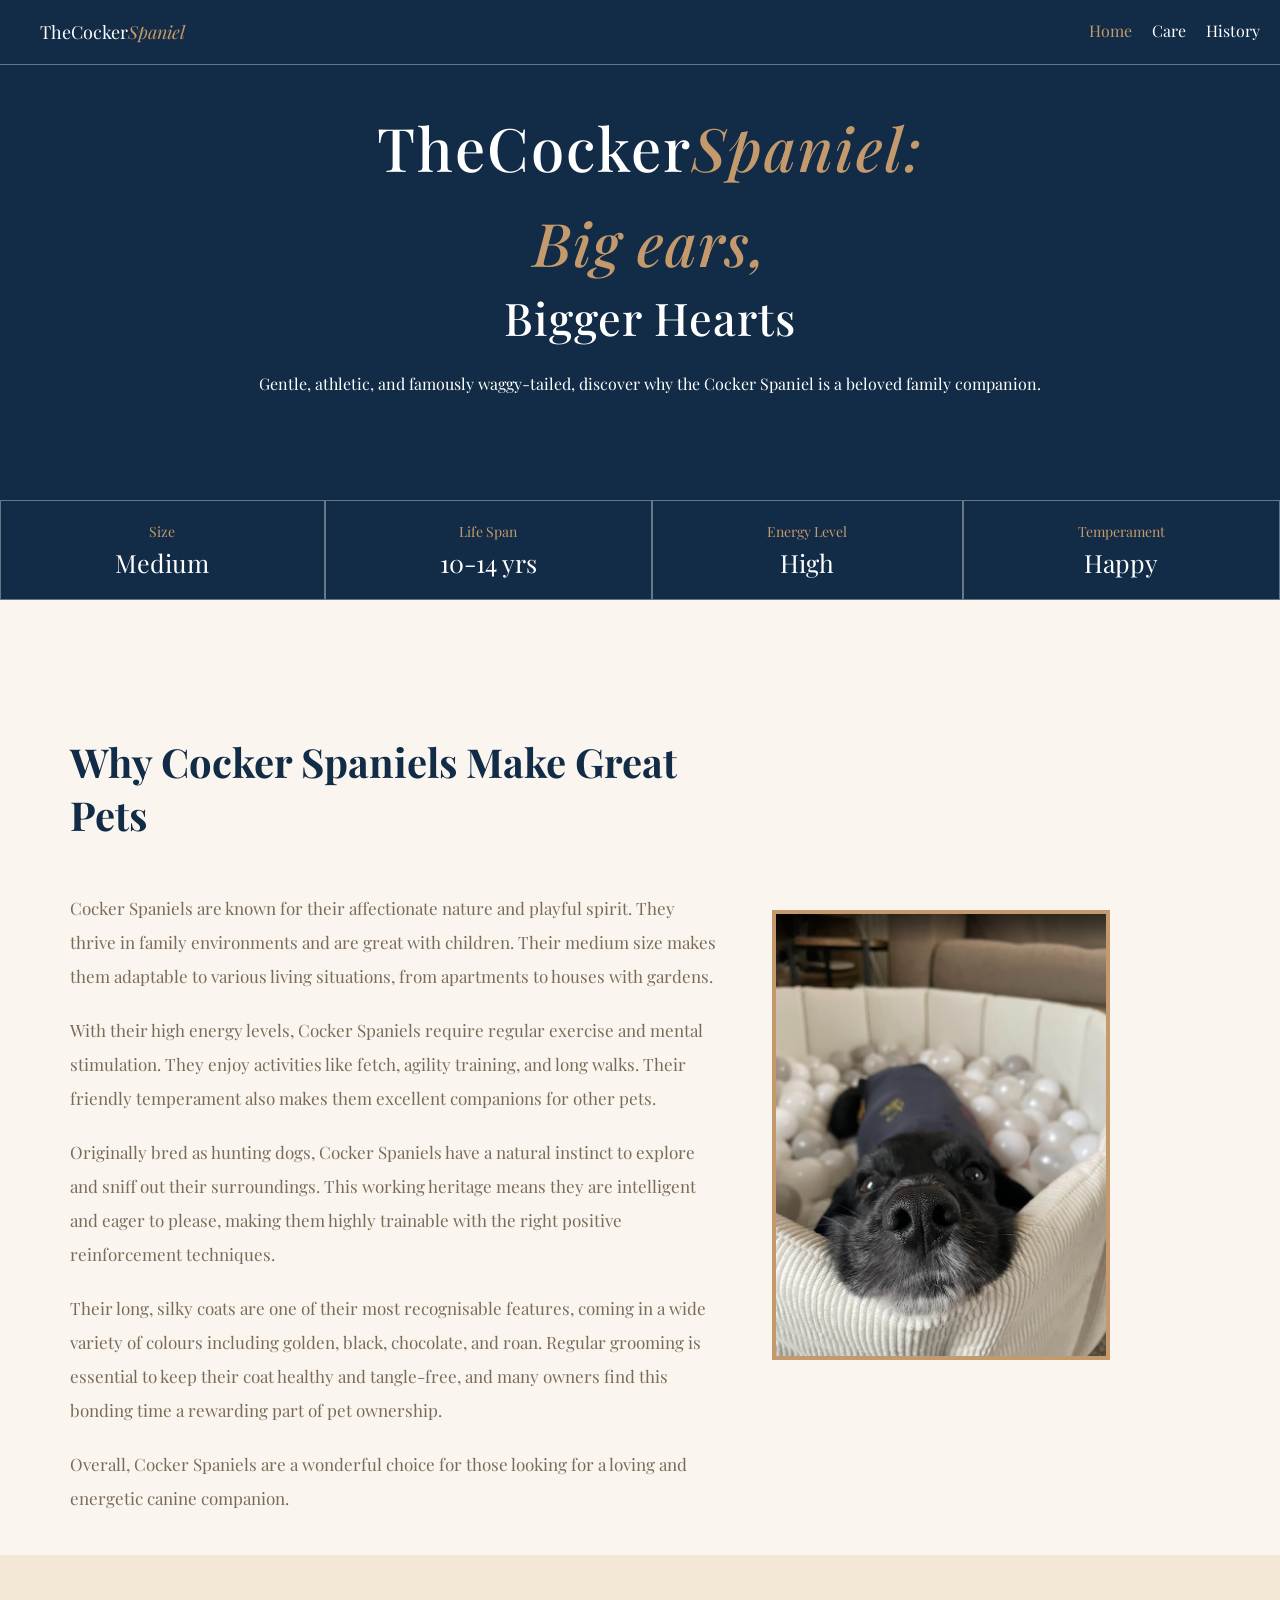
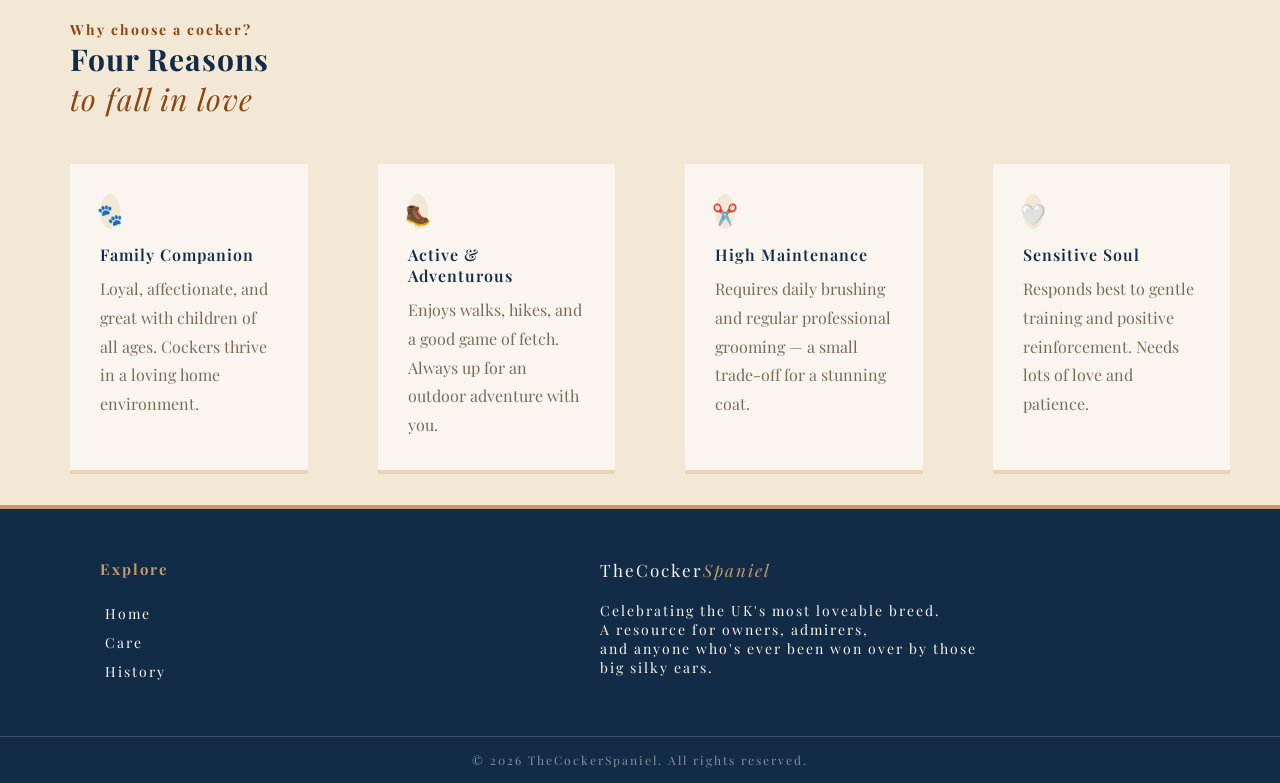
==== index.html @ 23aef334 "fixed spelling error on index.html, added alt to exercise image" ====
<!DOCTYPE html>
<html lang="en-US">

<head>
    <meta name="viewport" content="width=device-width, initial-scale=1.0">
    <meta charset="UTF-8">
    <meta name="description" content="Big ears, bigger hearts — everything you ever wanted to know about the Cocker Spaniel.">
    <meta name="keywords" content="Cocker Spaniel, dog breed, spaniel care, spaniel history, dog grooming, family dog">
    <meta name="author" content="Hybrid965">
    <link rel="stylesheet" href="assets/css/styles.css">
    <link
        href="https://fonts.googleapis.com/css2?family=Playfair+Display:ital,wght@0,400;0,700;0,900;1,400&family=Lato:wght@300;400;700&display=swap"
        rel="stylesheet">
    <link rel="icon" type="image/png" href="assets/favicon/dog.png"> <!-- Credit - https://www.flaticon.com/authors/maxim-kulikov -->
    <title>The Cocker Spaniel</title>
</head>

<body>
    <!-- Nav Bar -->
    <header>
        <nav id="nav-bar" aria-label="Main navigation">
            <ul class="nav-links">
                <li id="logo"><a href="index.html">TheCocker<span>Spaniel</span></a></li>
                <li><a href="index.html" class="nav-current nav-hover">Home</a></li>
                <li><a href="care.html" class="nav-hover">Care</a></li>
                <li><a href="history.html" class="nav-hover">History</a></li>
            </ul>
        </nav>
    </header>
    <!-- Hero Section -->
    <main>
        <section class="hero" id="hero" aria-label="Hero banner">
            <header>
                <h1>TheCocker<span>Spaniel:</span></h1>
                <h2><span>Big ears,</span></h2>
                <h2>Bigger Hearts</h2>
            </header>
            <br>
            <p>Gentle, athletic, and famously waggy-tailed, discover why the Cocker Spaniel is a beloved family
                companion.</p>
        </section>

        <!-- Mini hero boxes -->
        <section id="mini-hero" aria-label="Quick facts about Cocker Spaniels">
            <div class="mini-boxes">
                <h2 class="box-title">Size</h2>
                <p class="box-content">Medium</p>
            </div>
            <div class="mini-boxes">
                <h2 class="box-title">Life Span</h2>
                <p class="box-content">10-14 yrs</p>
            </div>
            <div class="mini-boxes">
                <h2 class="box-title">Energy Level</h2>
                <p class="box-content">High</p>
            </div>
            <div class="mini-boxes">
                <h2 class="box-title">Temperament</h2>
                <p class="box-content">Happy</p>
            </div>
        </section>

        <!-- Article Section -->
        <article id="spaniel-article" aria-label="Article about Cocker Spaniels">
            <div id="spaniel-article-container">
                <div>
                    <header>
                        <h3>Why Cocker Spaniels Make Great Pets</h3>
                    </header>
                    <p>Cocker Spaniels are known for their affectionate nature and playful spirit. They thrive in family
                        environments and are great with children. Their medium size makes them adaptable to various
                        living situations, from apartments to houses with gardens.</p>
                    <p>With their high energy levels, Cocker Spaniels require regular exercise and mental stimulation.
                        They enjoy activities like fetch, agility training, and long walks. Their friendly temperament
                        also makes them excellent companions for other pets.</p>
                    <p>Originally bred as hunting dogs, Cocker Spaniels have a natural instinct to explore and sniff out
                        their surroundings. This working heritage means they are intelligent and eager to please, making
                        them highly trainable with the right positive reinforcement techniques.</p>
                    <p>Their long, silky coats are one of their most recognisable features, coming in a wide variety of
                        colours including golden, black, chocolate, and roan. Regular grooming is essential to keep
                        their coat healthy and tangle-free, and many owners find this bonding time a rewarding part of
                        pet ownership.</p>
                    <p>Overall, Cocker Spaniels are a wonderful choice for those looking for a loving and energetic
                        canine companion.</p>
                </div>
                <img src="assets/images/luna.jpg" alt="Cocker Spaniel Image">
            </div>
        </article>
        <!-- Why choose Section -->
        <article id="why-choose-container" aria-label="Why choose a Cocker Spaniel">
            <header>
                <div class="margin">
                    <h4>Why choose a cocker?</h4>
                    <h2>Four Reasons <br><span>to fall in love</span></h2>
                </div>
            </header>
            <div id="choose-box-container">
                <div class="choose-box">
                    <div class="icon">🐾</div>
                    <p class="choose-box-title">Family Companion</p>
                    <p class="choose-box-content">Loyal, affectionate, and great with children of all ages. Cockers
                        thrive in a loving home
                        environment.</p>
                </div>
                <div class="choose-box">
                    <div class="icon">🥾</div>
                    <p class="choose-box-title">Active & Adventurous</p>
                    <p class="choose-box-content">Enjoys walks, hikes, and a good game of fetch. Always up for an
                        outdoor adventure with you.</p>
                </div>
                <div class="choose-box">
                    <div class="icon">✂️</div>
                    <p class="choose-box-title">High Maintenance</p>
                    <p class="choose-box-content">Requires daily brushing and regular professional grooming — a small
                        trade-off for a stunning coat.</p>
                </div>
                <div class="choose-box">
                    <div class="icon">🤍</div>
                    <p class="choose-box-title">Sensitive Soul</p>
                    <p class="choose-box-content">Responds best to gentle training and positive reinforcement. Needs
                        lots of love and patience.</p>
                </div>
            </div>
        </article>
    </main>
    <footer>
        <div id="footer-content">
            <div id="footer-explore" class="footer" aria-label="Footer navigation">
                <h3>Explore</h3>
                <a href="#" class="explore-links">Home</a>
                <a href="care.html" class="explore-links">Care</a>
                <a href="history.html" class="explore-links">History</a>
            </div>
            <div id="footer-description" class="footer">
                <h3>TheCocker<span>Spaniel</span></h3>
                <p>Celebrating the UK's most loveable breed. <br>A resource for owners, admirers,<br> and anyone who's
                    ever
                    been won
                    over by those big silky ears.</p>
            </div>
        </div>
        <div id="copyright">
            <p>&copy; 2026 TheCockerSpaniel. All rights reserved.</p>
        </div>
    </footer>
</body>

</html>
---- assets/css/styles.css ----
html {
    overflow-x: hidden;
    scroll-behavior: smooth;
}

* {
    margin: 0;
    padding: 0;
    font-family: 'Playfair Display', serif;
    box-sizing: border-box;


}

body {
    margin: 0;
    padding: 0;
    background-color: #faf6ef;
}

/* ------------------------------------------------------*/
/* Nav Bar */
#nav-bar {
    position: fixed;
    top: 0;
    z-index: 100;
    width: 100%;
}

.nav-links {
    font-family: 'Playfair Display', serif;
    list-style-type: none;
    display: flex;
    justify-content: flex-end;
    background-color: #122c47;
    padding: 20px;
    border-bottom: 1px solid rgba(247, 247, 247, 0.37);
}

#logo {
    display: flex;
    justify-content: flex-start;
    margin-right: auto;
    color: white;
    font-size: 18px;
}

#logo span {
    color: #c49a6c;
    font-style: italic;
}

.nav-links li a {
    margin-left: 20px;
    text-decoration: none;
    color: white;

}

.nav-hover:hover {
    color: #c49a6c;
}

.nav-links li a.nav-current {
    color: #c49a6c;
}


/* ------------------------------------------------------*/
/* Hero Content */
.hero {
    width: 100%;
    min-height: 500px;
    max-height: 500px;
    background-color: #122c47;
    display: flex;
    flex-direction: column;
    justify-content: center;
    color: white;
    text-align: center;
}

.hero h1 {
    padding-bottom: 15px;
    font-size: 60px;
    letter-spacing: 2px;
    margin-left: 20px;
    font-weight: 500;
}

span.hero {
    font-style: italic;
    color: #c49a6c;
}

.hero h2 {
    padding-bottom: 5px;
    font-size: 60px;
    margin-left: 20px;
    font-weight: 500;
    letter-spacing: 1px;
    font-size: 45px;

}

.hero p {
    margin-left: 20px;

}

.hero a {
    min-width: 190px;
    max-width: 190px;
    margin: 20px;
    color: white;
    background-color: #8b4513;
    padding: 15px;
}

.hero a:hover {
    opacity: 0.9;
}

.hero a {
    color: white;
    text-decoration: none;
    font-size: 18px;
}

.hero ul {
    display: inline-block
}

.hero span {
    color: #c49a6c;
    font-style: italic;
    font-size: 60px;

}

/* ------------------------------------------------------*/
/* Mini hero boxes */
#mini-hero {
    display: flex;

}

.mini-boxes {
    flex-grow: 1;
    border: 1px solid rgba(247, 247, 247, 0.37);
    height: 100px;
    display: flex;
    flex-direction: column;
    justify-content: center;
    align-items: center;
    text-align: center;
    background-color: #122c47;
    color: white;
    font-weight: 500;
    font-size: 20px;
}

.box-title {
    font-size: 14px;
    font-weight: 300;
    padding-bottom: 5px;
    color: #c49a6c;
}

.box-content {
    font-size: 25px;
    font-weight: 300;
}

/* ------------------------------------------------------*/
/* Article Section */
#spaniel-article {
    margin: 65px 0px 0px 50px;
    padding: 20px;


}

#spaniel-article h3 {
    font-size: 40px;
    font-weight: 700;
    padding-bottom: 50px;
    color: #122c47;
}

#spaniel-article p {
    font-size: 17px;
    line-height: 2;
    color: #7a6a58;
    margin-bottom: 20px;
}

#spaniel-article-container {
    display: flex;
    gap: 50px;
    align-items: center;
    margin-top: 50px;

}

#spaniel-article-container {
    flex: 1;
}

#spaniel-article img {
    width: 400px;
    height: 450px;
    object-fit: cover;
    border: #c49a6c 4px solid;
    margin-right: 150px;

}

.offset-text {
    display: none;
}

/* ------------------------------------------------------*/
/* Why Choose Section*/
#why-choose-container {
    background-color: #f2e8d5;
    min-height: 550px;

}

#why-choose-container h4 {
    font-size: 14px;
    letter-spacing: 2px;
    color: #8b4513;
}

.margin {
    padding: 65px 0px 0px 70px;
    margin-bottom: 25px
}

.margin span {
    font-style: italic;
    color: #8b4513;
    font-weight: 100;
}

#why-choose-container h2 {
    color: #122c47;
    font-size: 30px;
    letter-spacing: 1px;
    font-weight: 700;
}

#choose-box-container {
    display: flex;
    margin: 20px 0px 0px 50px;
    padding: 20px;
    gap: 40px;
    flex-wrap: wrap;

}

.choose-box {
    display: flex;
    flex: 1 1 200px;
    flex-direction: column;
    padding: 30px;
    background-color: #faf6ef;
    box-shadow: 0px 4px #e8d5b7;
    margin-right: 30px;
}

.choose-box-title {
    font-weight: 600;
    color: #122c47;
    padding-bottom: 10px;
    letter-spacing: 1px;
    padding-top: 15px;
}

.choose-box-content {
    color: #7a6a58;
    font-weight: 300;
    line-height: 1.8;
}

.icon {
    padding: 5px 10px 30px 10px;
    border-radius: 50%;
    width: 20px;
    height: 5px;
    display: flex;
    justify-content: center;
    background-color: #f2e8d5;
    font-size: 1.3em;

}

/* ------------------------------------------------------*/
/* Footer */
footer {
    background-color: #122c47;
    border-top: #c49a6c 4px solid;
    display: flex;
    flex-direction: column;
    color: #faf6ef;
    letter-spacing: 2px;
    font-size: 14px;
}

.footer {
    margin: 50px 100px 50px 50px;
    flex-basis: 100px;
    flex-grow: 1;
    max-width: 400px;
    flex-direction: column;
}

#footer-explore {
    padding-left: 50px
}

#footer-explore h3 {
    font-size: 15px;
    color: #c49a6c;
    padding-bottom: 20px;
}

.explore-links {
    color: #faf6ef;
    text-decoration: none;
    display: block;
    padding: 5px;
    width: 75px;
}

.explore-links:hover {
    color: #c49a6c;
}

#footer-explore li {
    padding-bottom: 5px;
}

#footer-description h3 {
    padding-bottom: 20px;
    font-weight: 200;
    font-size: 17px;
}

#footer-description span {
    font-style: italic;
    color: #c49a6c;
}

#copyright {
    text-align: center;
    padding: 15px;
    border-top: 1px solid rgba(247, 247, 247, 0.2);
    font-size: 12px;
    color: rgba(250, 246, 239, 0.5);
}

#footer-content {
    display: flex;
    flex-direction: row;
}








/* ------------------------------------------------------*/
/* Media Querys*/
@media (max-width: 1000px) {
    body {
        overflow-x: hidden;
    }

    /* Mini Hero */
    .box-content {
        font-size: 20px;
    }

    /* Article Section */
    #spaniel-article section {
        flex-direction: column;
        gap: 50px;
    }

    #spaniel-article {
        width: 100%;
        margin: 20px 0;
        padding: 15px
    }

    #spaniel-article p {
        padding: 10px;
        margin-right: 20px;
    }

    #spaniel-article h3 {
        margin-right: 20px;
    }

    #spaniel-article img {
        width: 50%;
        height: auto;
        order: 1;
        object-fit: cover;
        margin: auto;
    }

    /* Why Choose Section */
    .margin {
        padding: 15px;
        margin: 20px
    }

    #choose-box-container {
        padding: 15px;
        margin: 20px 0px 0px 50px;
    }

}

@media (max-width:720px) {

    /* Hero */
    #hero {
        padding: 20px 20px 20px 20px;
        align-items: flex-start;
        text-align: left;
        max-height: none;
    }

    #hero h1, #hero h1 span, #hero h2, #hero h2 span {
        font-size: 2.2rem;
        margin-left: 0;
        padding-left: 0;
        width: 100%;
        
    }
    #hero p{
        margin-left: 0;
        font-size: 1rem;
    }

    /* Footer */
    footer {
        flex-direction: column;
    }

    .footer {
        max-width: 100%;
        margin: 50px;
    }

    #footer-explore {
        padding: 0;
        margin-bottom: 0;
    }
    #footer-content{
        flex-direction: column;
    }

}

@media (max-width:600px) {

    /* Nav */
    .nav-links li a {
        font-size: 14px;
    }

    /* Hero */
    .hero h1,
    .hero h2,
    .hero span {
        font-size: 35px;
    }

    .hero p {
        font-size: 15px;
    }

}
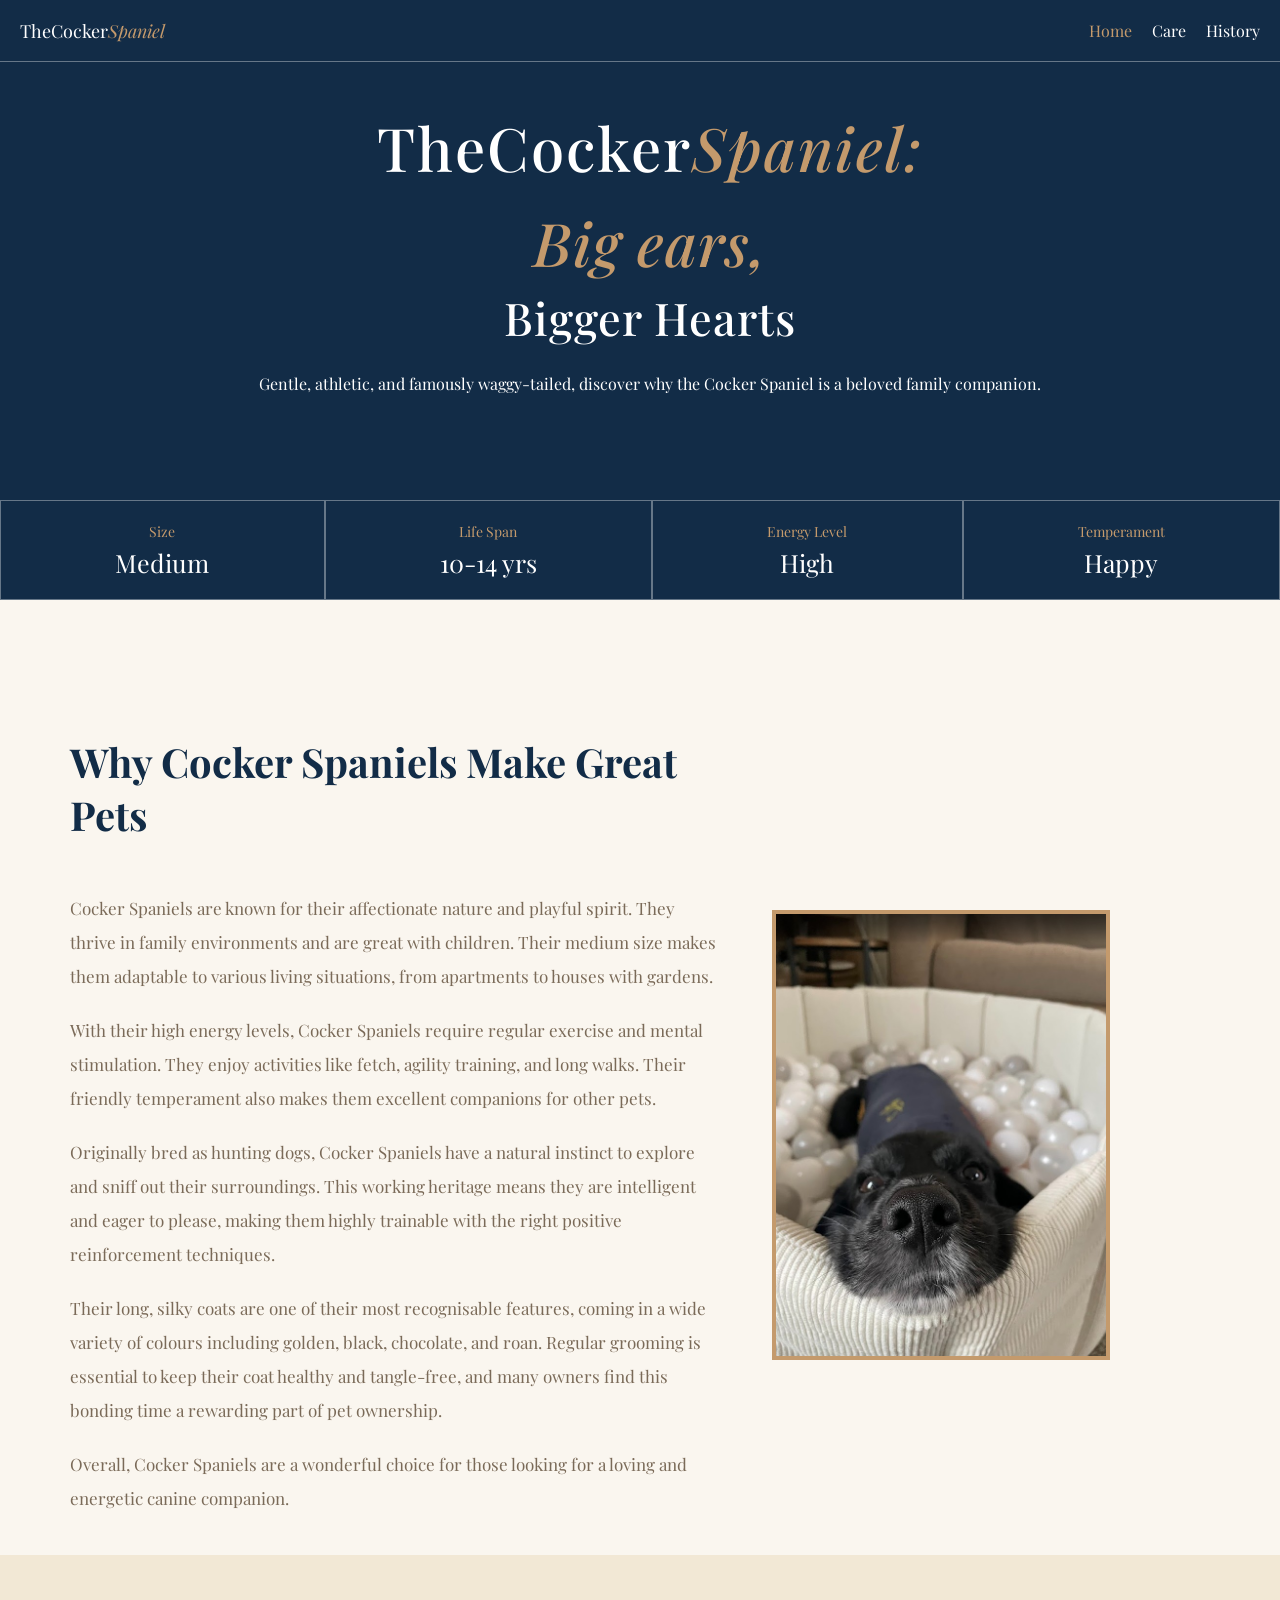
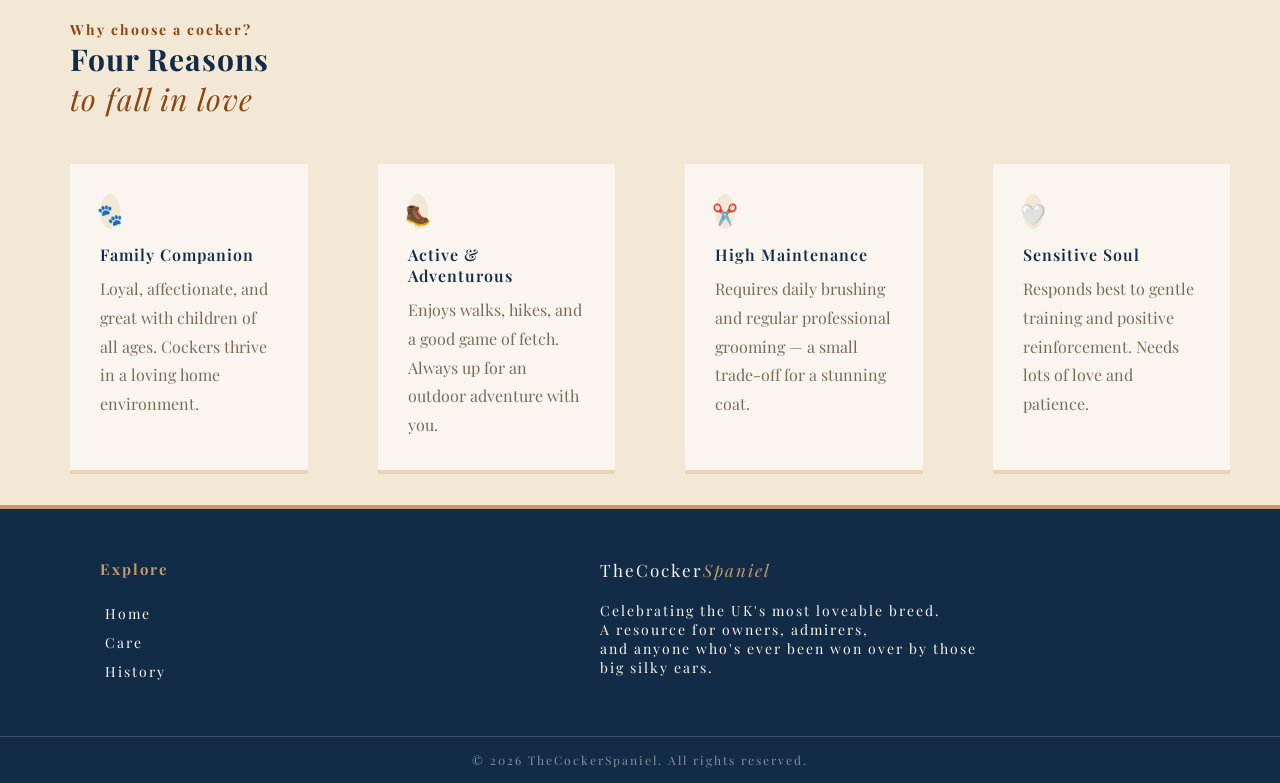
==== commit c2ee2690: "made nav bar consistant across all pages and views, removed blank lines from css, removed multiple a" ====
--- a/index.html
+++ b/index.html
@@ -19,8 +19,8 @@
     <!-- Nav Bar -->
     <header>
         <nav id="nav-bar" aria-label="Main navigation">
+            <a href="index.html" id="logo">TheCocker<span>Spaniel</span></a>
             <ul class="nav-links">
-                <li id="logo"><a href="index.html">TheCocker<span>Spaniel</span></a></li>
                 <li><a href="index.html" class="nav-current nav-hover">Home</a></li>
                 <li><a href="care.html" class="nav-hover">Care</a></li>
                 <li><a href="history.html" class="nav-hover">History</a></li>
--- a/assets/css/styles.css
+++ b/assets/css/styles.css
@@ -25,24 +25,26 @@
     top: 0;
     z-index: 100;
     width: 100%;
+    background-color: #122c47;
+    display: flex;
+    justify-content: space-between;
+    align-items: center;
+    padding: 0 20px;
+    border-bottom: 1px solid rgba(247, 247, 247, 0.37);
 }
 
 .nav-links {
     font-family: 'Playfair Display', serif;
     list-style-type: none;
     display: flex;
-    justify-content: flex-end;
-    background-color: #122c47;
-    padding: 20px;
-    border-bottom: 1px solid rgba(247, 247, 247, 0.37);
+    padding: 20px 0;
 }
 
 #logo {
-    display: flex;
-    justify-content: flex-start;
-    margin-right: auto;
+    text-decoration: none;
     color: white;
     font-size: 18px;
+    font-weight: 100;
 }
 
 #logo span {
@@ -367,13 +369,6 @@
     flex-direction: row;
 }
 
-
-
-
-
-
-
-
 /* ------------------------------------------------------*/
 /* Media Querys*/
 @media (max-width: 1000px) {
@@ -438,14 +433,18 @@
         max-height: none;
     }
 
-    #hero h1, #hero h1 span, #hero h2, #hero h2 span {
+    #hero h1,
+    #hero h1 span,
+    #hero h2,
+    #hero h2 span {
         font-size: 2.2rem;
         margin-left: 0;
         padding-left: 0;
         width: 100%;
-        
-    }
-    #hero p{
+
+    }
+
+    #hero p {
         margin-left: 0;
         font-size: 1rem;
     }
@@ -464,7 +463,8 @@
         padding: 0;
         margin-bottom: 0;
     }
-    #footer-content{
+
+    #footer-content {
         flex-direction: column;
     }
 
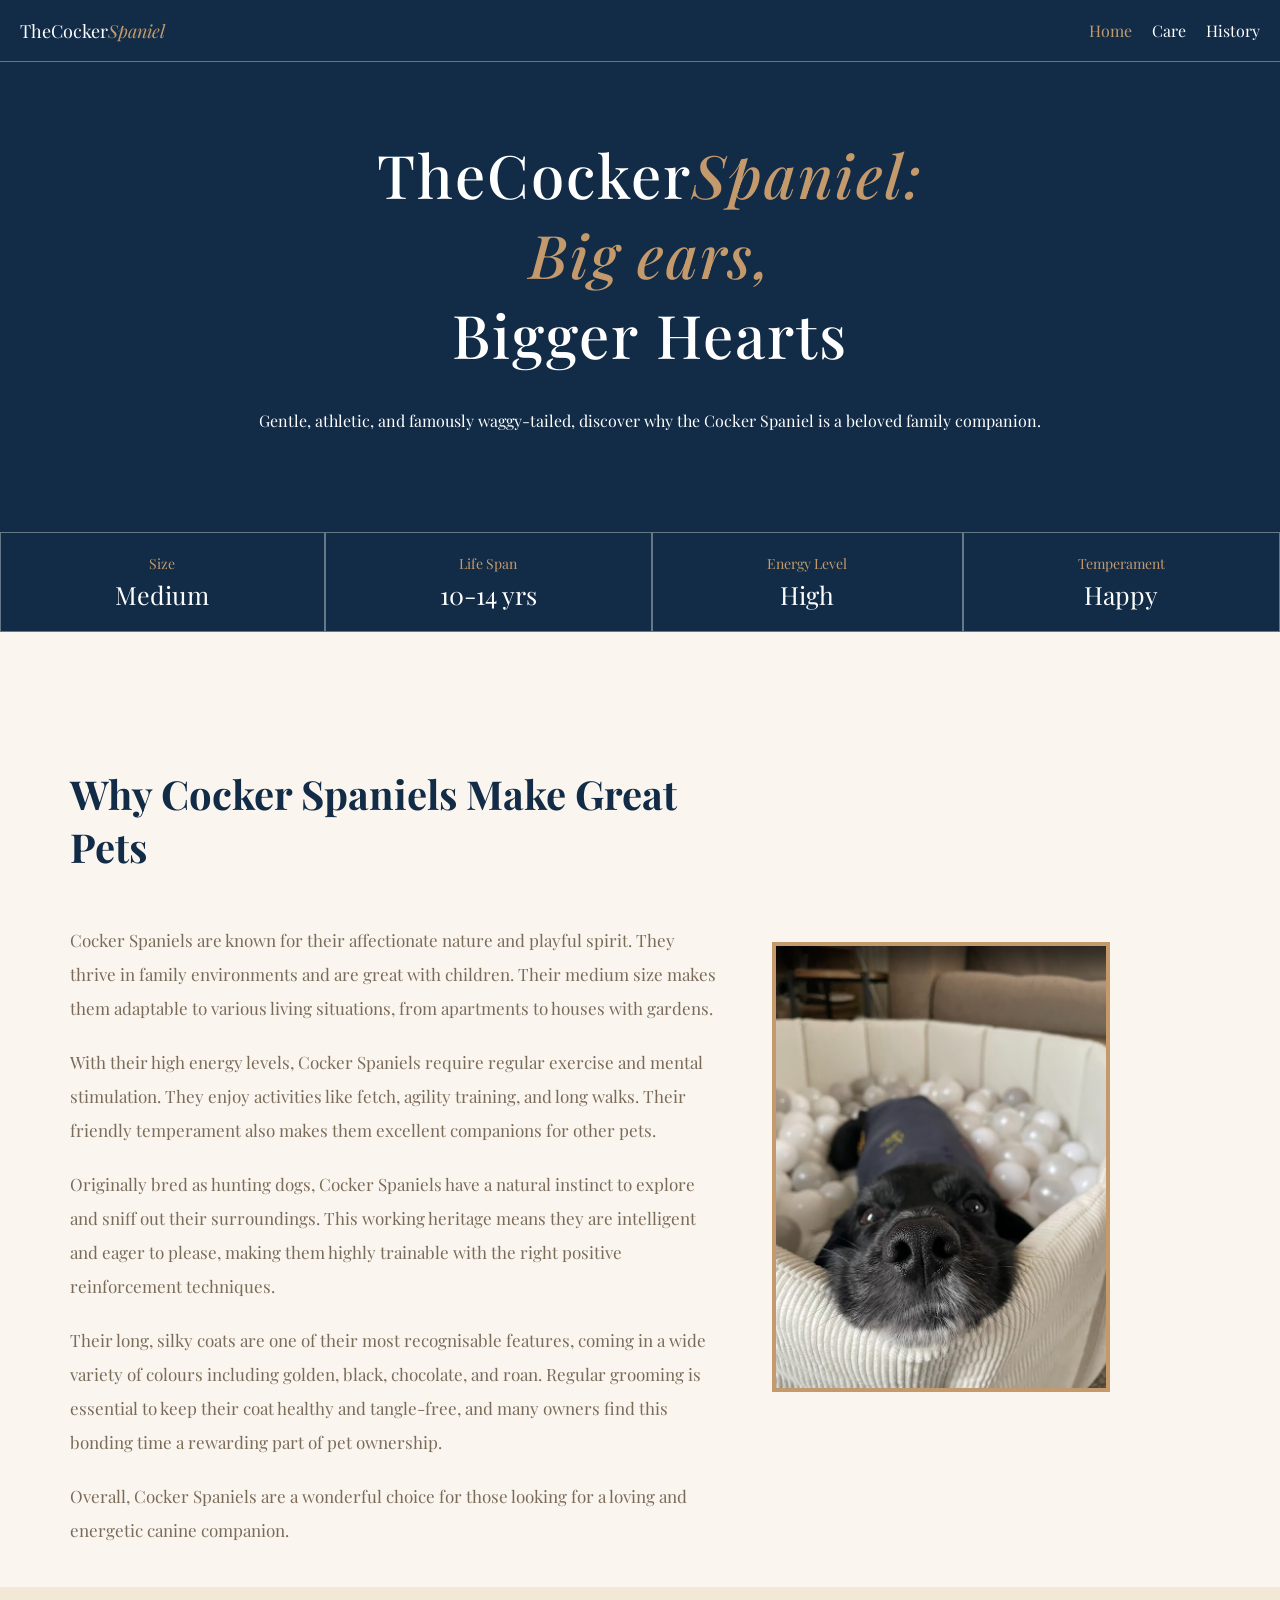
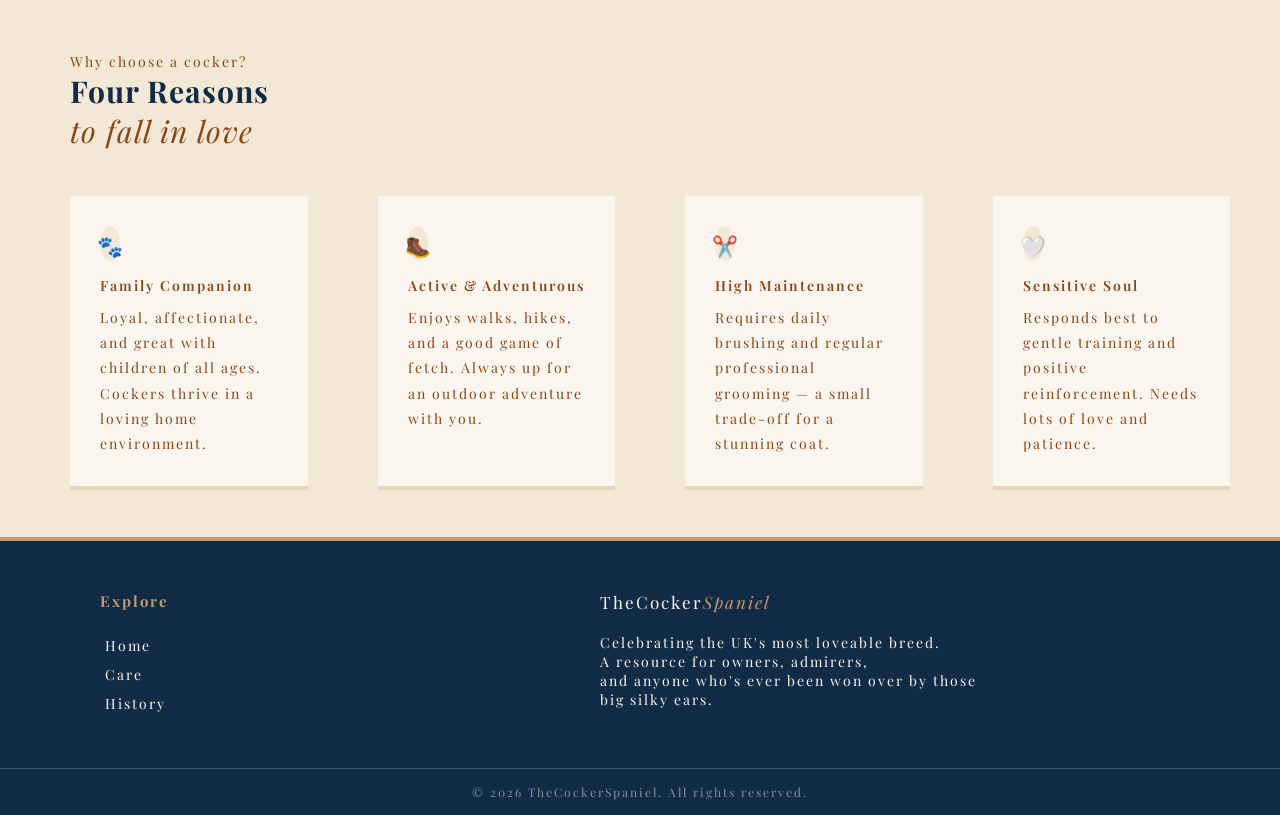
==== commit 09876c2a: "fixed semantic issues across all html files" ====
--- a/index.html
+++ b/index.html
@@ -4,14 +4,16 @@
 <head>
     <meta name="viewport" content="width=device-width, initial-scale=1.0">
     <meta charset="UTF-8">
-    <meta name="description" content="Big ears, bigger hearts — everything you ever wanted to know about the Cocker Spaniel.">
+    <meta name="description"
+        content="Big ears, bigger hearts — everything you ever wanted to know about the Cocker Spaniel.">
     <meta name="keywords" content="Cocker Spaniel, dog breed, spaniel care, spaniel history, dog grooming, family dog">
     <meta name="author" content="Hybrid965">
     <link rel="stylesheet" href="assets/css/styles.css">
     <link
         href="https://fonts.googleapis.com/css2?family=Playfair+Display:ital,wght@0,400;0,700;0,900;1,400&family=Lato:wght@300;400;700&display=swap"
         rel="stylesheet">
-    <link rel="icon" type="image/png" href="assets/favicon/dog.png"> <!-- Credit - https://www.flaticon.com/authors/maxim-kulikov -->
+    <link rel="icon" type="image/png" href="assets/favicon/dog.png">
+    <!-- Credit - https://www.flaticon.com/authors/maxim-kulikov -->
     <title>The Cocker Spaniel</title>
 </head>
 
@@ -29,108 +31,117 @@
     </header>
     <!-- Hero Section -->
     <main>
-        <section class="hero" id="hero" aria-label="Hero banner">
-            <header>
-                <h1>TheCocker<span>Spaniel:</span></h1>
-                <h2><span>Big ears,</span></h2>
-                <h2>Bigger Hearts</h2>
-            </header>
-            <br>
-            <p>Gentle, athletic, and famously waggy-tailed, discover why the Cocker Spaniel is a beloved family
-                companion.</p>
-        </section>
+        <article>
+            <h2 class="hidden">The Cocker spaniel</h2>
+            <section class="hero" id="hero" aria-label="Hero banner">
+                <header>
+                    <h2 id="title">TheCocker<span>Spaniel:</span> <br> <span>Big ears,</span> <br> Bigger Hearts</h2>
+                </header>
+                <br>
+                <p>Gentle, athletic, and famously waggy-tailed, discover why the Cocker Spaniel is a beloved family
+                    companion.</p>
+            </section>
 
-        <!-- Mini hero boxes -->
-        <section id="mini-hero" aria-label="Quick facts about Cocker Spaniels">
-            <div class="mini-boxes">
-                <h2 class="box-title">Size</h2>
-                <p class="box-content">Medium</p>
-            </div>
-            <div class="mini-boxes">
-                <h2 class="box-title">Life Span</h2>
-                <p class="box-content">10-14 yrs</p>
-            </div>
-            <div class="mini-boxes">
-                <h2 class="box-title">Energy Level</h2>
-                <p class="box-content">High</p>
-            </div>
-            <div class="mini-boxes">
-                <h2 class="box-title">Temperament</h2>
-                <p class="box-content">Happy</p>
-            </div>
-        </section>
+            <!-- Mini hero boxes -->
+            <section id="mini-hero" aria-label="Quick facts about Cocker Spaniels">
+                <div class="mini-boxes">
+                    <p class="box-title">Size</p>
+                    <p class="box-content">Medium</p>
+                </div>
+                <div class="mini-boxes">
+                    <p class="box-title">Life Span</p>
+                    <p class="box-content">10-14 yrs</p>
+                </div>
+                <div class="mini-boxes">
+                    <p class="box-title">Energy Level</p>
+                    <p class="box-content">High</p>
+                </div>
+                <div class="mini-boxes">
+                    <p class="box-title">Temperament</p>
+                    <p class="box-content">Happy</p>
+                </div>
+            </section>
 
-        <!-- Article Section -->
-        <article id="spaniel-article" aria-label="Article about Cocker Spaniels">
-            <div id="spaniel-article-container">
-                <div>
-                    <header>
-                        <h3>Why Cocker Spaniels Make Great Pets</h3>
-                    </header>
-                    <p>Cocker Spaniels are known for their affectionate nature and playful spirit. They thrive in family
-                        environments and are great with children. Their medium size makes them adaptable to various
-                        living situations, from apartments to houses with gardens.</p>
-                    <p>With their high energy levels, Cocker Spaniels require regular exercise and mental stimulation.
-                        They enjoy activities like fetch, agility training, and long walks. Their friendly temperament
-                        also makes them excellent companions for other pets.</p>
-                    <p>Originally bred as hunting dogs, Cocker Spaniels have a natural instinct to explore and sniff out
-                        their surroundings. This working heritage means they are intelligent and eager to please, making
-                        them highly trainable with the right positive reinforcement techniques.</p>
-                    <p>Their long, silky coats are one of their most recognisable features, coming in a wide variety of
-                        colours including golden, black, chocolate, and roan. Regular grooming is essential to keep
-                        their coat healthy and tangle-free, and many owners find this bonding time a rewarding part of
-                        pet ownership.</p>
-                    <p>Overall, Cocker Spaniels are a wonderful choice for those looking for a loving and energetic
-                        canine companion.</p>
+            <!-- Article Section -->
+            <section id="spaniel-article" aria-label="Article about Cocker Spaniels">
+                <div id="spaniel-article-container">
+                    <div>
+                        <header>
+                            <h2>Why Cocker Spaniels Make Great Pets</h2>
+                        </header>
+                        <p>Cocker Spaniels are known for their affectionate nature and playful spirit. They thrive in
+                            family
+                            environments and are great with children. Their medium size makes them adaptable to various
+                            living situations, from apartments to houses with gardens.</p>
+                        <p>With their high energy levels, Cocker Spaniels require regular exercise and mental
+                            stimulation.
+                            They enjoy activities like fetch, agility training, and long walks. Their friendly
+                            temperament
+                            also makes them excellent companions for other pets.</p>
+                        <p>Originally bred as hunting dogs, Cocker Spaniels have a natural instinct to explore and sniff
+                            out
+                            their surroundings. This working heritage means they are intelligent and eager to please,
+                            making
+                            them highly trainable with the right positive reinforcement techniques.</p>
+                        <p>Their long, silky coats are one of their most recognisable features, coming in a wide variety
+                            of
+                            colours including golden, black, chocolate, and roan. Regular grooming is essential to keep
+                            their coat healthy and tangle-free, and many owners find this bonding time a rewarding part
+                            of
+                            pet ownership.</p>
+                        <p>Overall, Cocker Spaniels are a wonderful choice for those looking for a loving and energetic
+                            canine companion.</p>
+                    </div>
+                    <img src="assets/images/luna.jpg" alt="Cocker Spaniel Image">
                 </div>
-                <img src="assets/images/luna.jpg" alt="Cocker Spaniel Image">
-            </div>
-        </article>
-        <!-- Why choose Section -->
-        <article id="why-choose-container" aria-label="Why choose a Cocker Spaniel">
-            <header>
-                <div class="margin">
-                    <h4>Why choose a cocker?</h4>
-                    <h2>Four Reasons <br><span>to fall in love</span></h2>
+            </section>
+            <!-- Why choose Section -->
+            <section id="why-choose-container" aria-label="Why choose a Cocker Spaniel">
+                <header>
+                    <div class="margin">
+                        <p>Why choose a cocker?</p>
+                        <h2>Four Reasons <br><span>to fall in love</span></h2>
+                    </div>
+                </header>
+                <div id="choose-box-container">
+                    <div class="choose-box">
+                        <div class="icon">🐾</div>
+                        <p class="choose-box-title">Family Companion</p>
+                        <p class="choose-box-content">Loyal, affectionate, and great with children of all ages. Cockers
+                            thrive in a loving home
+                            environment.</p>
+                    </div>
+                    <div class="choose-box">
+                        <div class="icon">🥾</div>
+                        <p class="choose-box-title">Active & Adventurous</p>
+                        <p class="choose-box-content">Enjoys walks, hikes, and a good game of fetch. Always up for an
+                            outdoor adventure with you.</p>
+                    </div>
+                    <div class="choose-box">
+                        <div class="icon">✂️</div>
+                        <p class="choose-box-title">High Maintenance</p>
+                        <p class="choose-box-content">Requires daily brushing and regular professional grooming — a
+                            small
+                            trade-off for a stunning coat.</p>
+                    </div>
+                    <div class="choose-box">
+                        <div class="icon">🤍</div>
+                        <p class="choose-box-title">Sensitive Soul</p>
+                        <p class="choose-box-content">Responds best to gentle training and positive reinforcement. Needs
+                            lots of love and patience.</p>
+                    </div>
                 </div>
-            </header>
-            <div id="choose-box-container">
-                <div class="choose-box">
-                    <div class="icon">🐾</div>
-                    <p class="choose-box-title">Family Companion</p>
-                    <p class="choose-box-content">Loyal, affectionate, and great with children of all ages. Cockers
-                        thrive in a loving home
-                        environment.</p>
-                </div>
-                <div class="choose-box">
-                    <div class="icon">🥾</div>
-                    <p class="choose-box-title">Active & Adventurous</p>
-                    <p class="choose-box-content">Enjoys walks, hikes, and a good game of fetch. Always up for an
-                        outdoor adventure with you.</p>
-                </div>
-                <div class="choose-box">
-                    <div class="icon">✂️</div>
-                    <p class="choose-box-title">High Maintenance</p>
-                    <p class="choose-box-content">Requires daily brushing and regular professional grooming — a small
-                        trade-off for a stunning coat.</p>
-                </div>
-                <div class="choose-box">
-                    <div class="icon">🤍</div>
-                    <p class="choose-box-title">Sensitive Soul</p>
-                    <p class="choose-box-content">Responds best to gentle training and positive reinforcement. Needs
-                        lots of love and patience.</p>
-                </div>
-            </div>
+            </section>
         </article>
     </main>
     <footer>
         <div id="footer-content">
-            <div id="footer-explore" class="footer" aria-label="Footer navigation">
+            <nav id="footer-explore" class="footer" aria-label="Footer navigation">
                 <h3>Explore</h3>
                 <a href="#" class="explore-links">Home</a>
                 <a href="care.html" class="explore-links">Care</a>
                 <a href="history.html" class="explore-links">History</a>
-            </div>
+            </nav>
             <div id="footer-description" class="footer">
                 <h3>TheCocker<span>Spaniel</span></h3>
                 <p>Celebrating the UK's most loveable breed. <br>A resource for owners, admirers,<br> and anyone who's
--- a/assets/css/styles.css
+++ b/assets/css/styles.css
@@ -82,7 +82,7 @@
     text-align: center;
 }
 
-.hero h1 {
+#title {
     padding-bottom: 15px;
     font-size: 60px;
     letter-spacing: 2px;
@@ -90,7 +90,7 @@
     font-weight: 500;
 }
 
-span.hero {
+#title span {
     font-style: italic;
     color: #c49a6c;
 }
@@ -183,7 +183,7 @@
 
 }
 
-#spaniel-article h3 {
+#spaniel-article h2 {
     font-size: 40px;
     font-weight: 700;
     padding-bottom: 50px;
@@ -218,10 +218,6 @@
 
 }
 
-.offset-text {
-    display: none;
-}
-
 /* ------------------------------------------------------*/
 /* Why Choose Section*/
 #why-choose-container {
@@ -230,7 +226,7 @@
 
 }
 
-#why-choose-container h4 {
+#why-choose-container p {
     font-size: 14px;
     letter-spacing: 2px;
     color: #8b4513;
@@ -382,13 +378,13 @@
     }
 
     /* Article Section */
-    #spaniel-article section {
+    #spaniel-article-container {
         flex-direction: column;
-        gap: 50px;
+        gap: 30px;
+        text-align: center;
     }
 
     #spaniel-article {
-        width: 100%;
         margin: 20px 0;
         padding: 15px
     }
@@ -403,12 +399,14 @@
     }
 
     #spaniel-article img {
-        width: 50%;
+        width: 100%;
         height: auto;
-        order: 1;
+        max-width: 400px;
+        order: 2;
         object-fit: cover;
-        margin: auto;
-    }
+        margin: 0 auto;
+    }
+
 
     /* Why Choose Section */
     .margin {
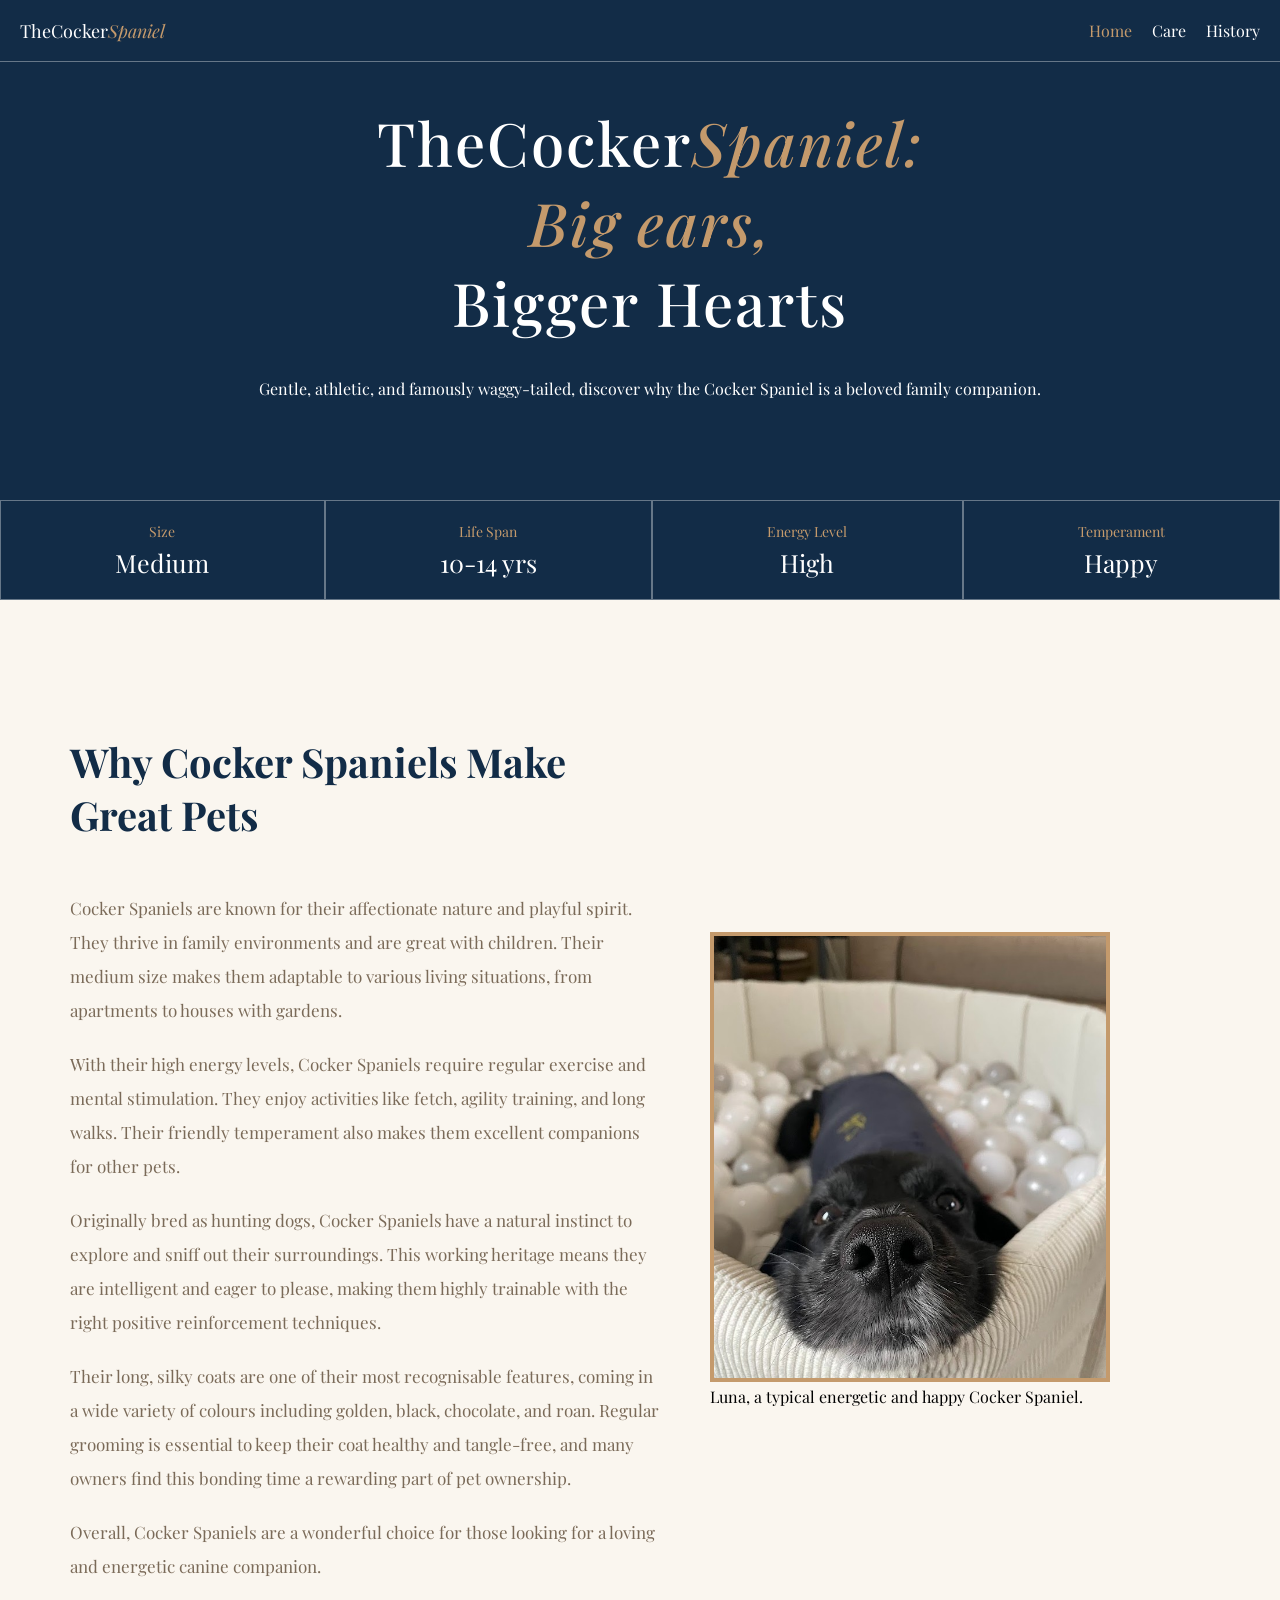
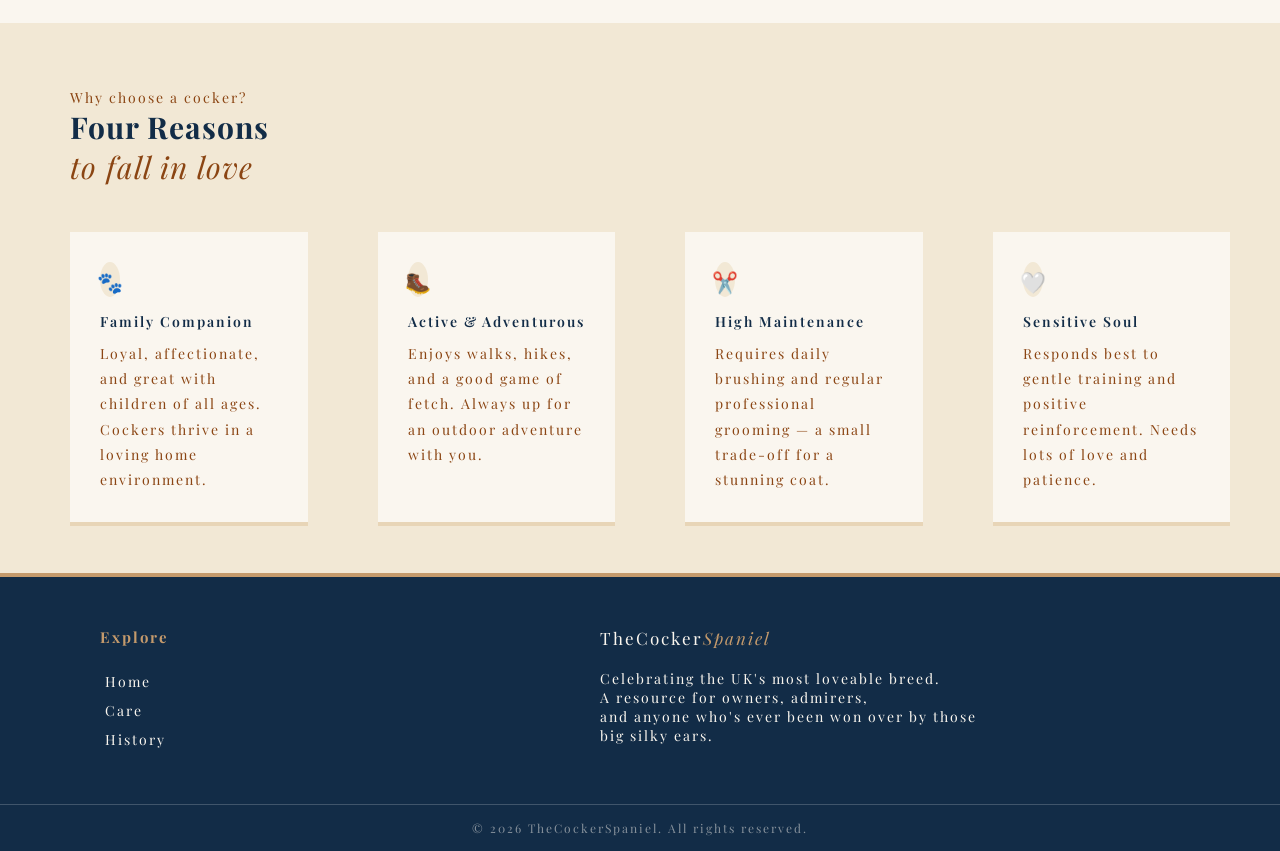
==== commit 534fe786: "added semantic html in index" ====
--- a/index.html
+++ b/index.html
@@ -6,7 +6,6 @@
     <meta charset="UTF-8">
     <meta name="description"
         content="Big ears, bigger hearts — everything you ever wanted to know about the Cocker Spaniel.">
-    <meta name="keywords" content="Cocker Spaniel, dog breed, spaniel care, spaniel history, dog grooming, family dog">
     <meta name="author" content="Hybrid965">
     <link rel="stylesheet" href="assets/css/styles.css">
     <link
@@ -31,114 +30,108 @@
     </header>
     <!-- Hero Section -->
     <main>
-        <article>
-            <h2 class="hidden">The Cocker spaniel</h2>
-            <section class="hero" id="hero" aria-label="Hero banner">
-                <header>
-                    <h2 id="title">TheCocker<span>Spaniel:</span> <br> <span>Big ears,</span> <br> Bigger Hearts</h2>
-                </header>
-                <br>
-                <p>Gentle, athletic, and famously waggy-tailed, discover why the Cocker Spaniel is a beloved family
-                    companion.</p>
-            </section>
+        <section class="hero" id="hero" aria-label="Hero banner">
+            <h1 id="title">TheCocker<span>Spaniel:</span> <br> <span>Big ears,</span> <br> Bigger Hearts</h1>
+            <br>
+            <p>Gentle, athletic, and famously waggy-tailed, discover why the Cocker Spaniel is a beloved family
+                companion.</p>
+        </section>
 
-            <!-- Mini hero boxes -->
-            <section id="mini-hero" aria-label="Quick facts about Cocker Spaniels">
-                <div class="mini-boxes">
-                    <p class="box-title">Size</p>
-                    <p class="box-content">Medium</p>
+        <!-- Mini hero boxes -->
+        <section id="mini-hero" aria-label="Quick facts about Cocker Spaniels">
+            <div class="mini-boxes">
+                <p class="box-title">Size</p>
+                <p class="box-content">Medium</p>
+            </div>
+            <div class="mini-boxes">
+                <p class="box-title">Life Span</p>
+                <p class="box-content">10-14 yrs</p>
+            </div>
+            <div class="mini-boxes">
+                <p class="box-title">Energy Level</p>
+                <p class="box-content">High</p>
+            </div>
+            <div class="mini-boxes">
+                <p class="box-title">Temperament</p>
+                <p class="box-content">Happy</p>
+            </div>
+        </section>
+
+        <!-- Article Section -->
+        <article id="spaniel-article">
+            <div id="spaniel-article-container">
+                <section>
+                    <h2>Why Cocker Spaniels Make Great Pets</h2>
+                    <p>Cocker Spaniels are known for their affectionate nature and playful spirit. They thrive in
+                        family
+                        environments and are great with children. Their medium size makes them adaptable to various
+                        living situations, from apartments to houses with gardens.</p>
+                    <p>With their high energy levels, Cocker Spaniels require regular exercise and mental
+                        stimulation.
+                        They enjoy activities like fetch, agility training, and long walks. Their friendly
+                        temperament
+                        also makes them excellent companions for other pets.</p>
+                    <p>Originally bred as hunting dogs, Cocker Spaniels have a natural instinct to explore and sniff
+                        out
+                        their surroundings. This working heritage means they are intelligent and eager to please,
+                        making
+                        them highly trainable with the right positive reinforcement techniques.</p>
+                    <p>Their long, silky coats are one of their most recognisable features, coming in a wide variety
+                        of
+                        colours including golden, black, chocolate, and roan. Regular grooming is essential to keep
+                        their coat healthy and tangle-free, and many owners find this bonding time a rewarding part
+                        of
+                        pet ownership.</p>
+                    <p>Overall, Cocker Spaniels are a wonderful choice for those looking for a loving and energetic
+                        canine companion.</p>
+                </section>
+                <figure>
+                    <img src="assets/images/luna.jpg" alt="Cocker Spaniel Image">
+                    <figcaption>Luna, a typical energetic and happy Cocker Spaniel.</figcaption>
+                </figure>
+            </div>
+        </article>
+        <!-- Why choose Section -->
+        <section id="why-choose-container">
+            <header class="margin">
+                <p>Why choose a cocker?</p>
+                <h2>Four Reasons <br><span>to fall in love</span></h2>
+            </header>
+            <div id="choose-box-container">
+                <div class="choose-box">
+                    <div class="icon">🐾</div>
+                    <p class="choose-box-title">Family Companion</p>
+                    <p class="choose-box-content">Loyal, affectionate, and great with children of all ages. Cockers
+                        thrive in a loving home
+                        environment.</p>
                 </div>
-                <div class="mini-boxes">
-                    <p class="box-title">Life Span</p>
-                    <p class="box-content">10-14 yrs</p>
+                <div class="choose-box">
+                    <div class="icon">🥾</div>
+                    <p class="choose-box-title">Active & Adventurous</p>
+                    <p class="choose-box-content">Enjoys walks, hikes, and a good game of fetch. Always up for an
+                        outdoor adventure with you.</p>
                 </div>
-                <div class="mini-boxes">
-                    <p class="box-title">Energy Level</p>
-                    <p class="box-content">High</p>
+                <div class="choose-box">
+                    <div class="icon">✂️</div>
+                    <p class="choose-box-title">High Maintenance</p>
+                    <p class="choose-box-content">Requires daily brushing and regular professional grooming — a
+                        small
+                        trade-off for a stunning coat.</p>
                 </div>
-                <div class="mini-boxes">
-                    <p class="box-title">Temperament</p>
-                    <p class="box-content">Happy</p>
+                <div class="choose-box">
+                    <div class="icon">🤍</div>
+                    <p class="choose-box-title">Sensitive Soul</p>
+                    <p class="choose-box-content">Responds best to gentle training and positive reinforcement. Needs
+                        lots of love and patience.</p>
                 </div>
-            </section>
-
-            <!-- Article Section -->
-            <section id="spaniel-article" aria-label="Article about Cocker Spaniels">
-                <div id="spaniel-article-container">
-                    <div>
-                        <header>
-                            <h2>Why Cocker Spaniels Make Great Pets</h2>
-                        </header>
-                        <p>Cocker Spaniels are known for their affectionate nature and playful spirit. They thrive in
-                            family
-                            environments and are great with children. Their medium size makes them adaptable to various
-                            living situations, from apartments to houses with gardens.</p>
-                        <p>With their high energy levels, Cocker Spaniels require regular exercise and mental
-                            stimulation.
-                            They enjoy activities like fetch, agility training, and long walks. Their friendly
-                            temperament
-                            also makes them excellent companions for other pets.</p>
-                        <p>Originally bred as hunting dogs, Cocker Spaniels have a natural instinct to explore and sniff
-                            out
-                            their surroundings. This working heritage means they are intelligent and eager to please,
-                            making
-                            them highly trainable with the right positive reinforcement techniques.</p>
-                        <p>Their long, silky coats are one of their most recognisable features, coming in a wide variety
-                            of
-                            colours including golden, black, chocolate, and roan. Regular grooming is essential to keep
-                            their coat healthy and tangle-free, and many owners find this bonding time a rewarding part
-                            of
-                            pet ownership.</p>
-                        <p>Overall, Cocker Spaniels are a wonderful choice for those looking for a loving and energetic
-                            canine companion.</p>
-                    </div>
-                    <img src="assets/images/luna.jpg" alt="Cocker Spaniel Image">
-                </div>
-            </section>
-            <!-- Why choose Section -->
-            <section id="why-choose-container" aria-label="Why choose a Cocker Spaniel">
-                <header>
-                    <div class="margin">
-                        <p>Why choose a cocker?</p>
-                        <h2>Four Reasons <br><span>to fall in love</span></h2>
-                    </div>
-                </header>
-                <div id="choose-box-container">
-                    <div class="choose-box">
-                        <div class="icon">🐾</div>
-                        <p class="choose-box-title">Family Companion</p>
-                        <p class="choose-box-content">Loyal, affectionate, and great with children of all ages. Cockers
-                            thrive in a loving home
-                            environment.</p>
-                    </div>
-                    <div class="choose-box">
-                        <div class="icon">🥾</div>
-                        <p class="choose-box-title">Active & Adventurous</p>
-                        <p class="choose-box-content">Enjoys walks, hikes, and a good game of fetch. Always up for an
-                            outdoor adventure with you.</p>
-                    </div>
-                    <div class="choose-box">
-                        <div class="icon">✂️</div>
-                        <p class="choose-box-title">High Maintenance</p>
-                        <p class="choose-box-content">Requires daily brushing and regular professional grooming — a
-                            small
-                            trade-off for a stunning coat.</p>
-                    </div>
-                    <div class="choose-box">
-                        <div class="icon">🤍</div>
-                        <p class="choose-box-title">Sensitive Soul</p>
-                        <p class="choose-box-content">Responds best to gentle training and positive reinforcement. Needs
-                            lots of love and patience.</p>
-                    </div>
-                </div>
-            </section>
-        </article>
+            </div>
+        </section>
     </main>
     <footer>
         <div id="footer-content">
             <nav id="footer-explore" class="footer" aria-label="Footer navigation">
                 <h3>Explore</h3>
-                <a href="#" class="explore-links">Home</a>
+                <a href="index.html" class="explore-links">Home</a>
                 <a href="care.html" class="explore-links">Care</a>
                 <a href="history.html" class="explore-links">History</a>
             </nav>
--- a/assets/css/styles.css
+++ b/assets/css/styles.css
@@ -95,7 +95,7 @@
     color: #c49a6c;
 }
 
-.hero h2 {
+.hero h1 {
     padding-bottom: 5px;
     font-size: 60px;
     margin-left: 20px;
@@ -271,7 +271,7 @@
 
 .choose-box-title {
     font-weight: 600;
-    color: #122c47;
+    color: #122c47 !important;
     padding-bottom: 10px;
     letter-spacing: 1px;
     padding-top: 15px;
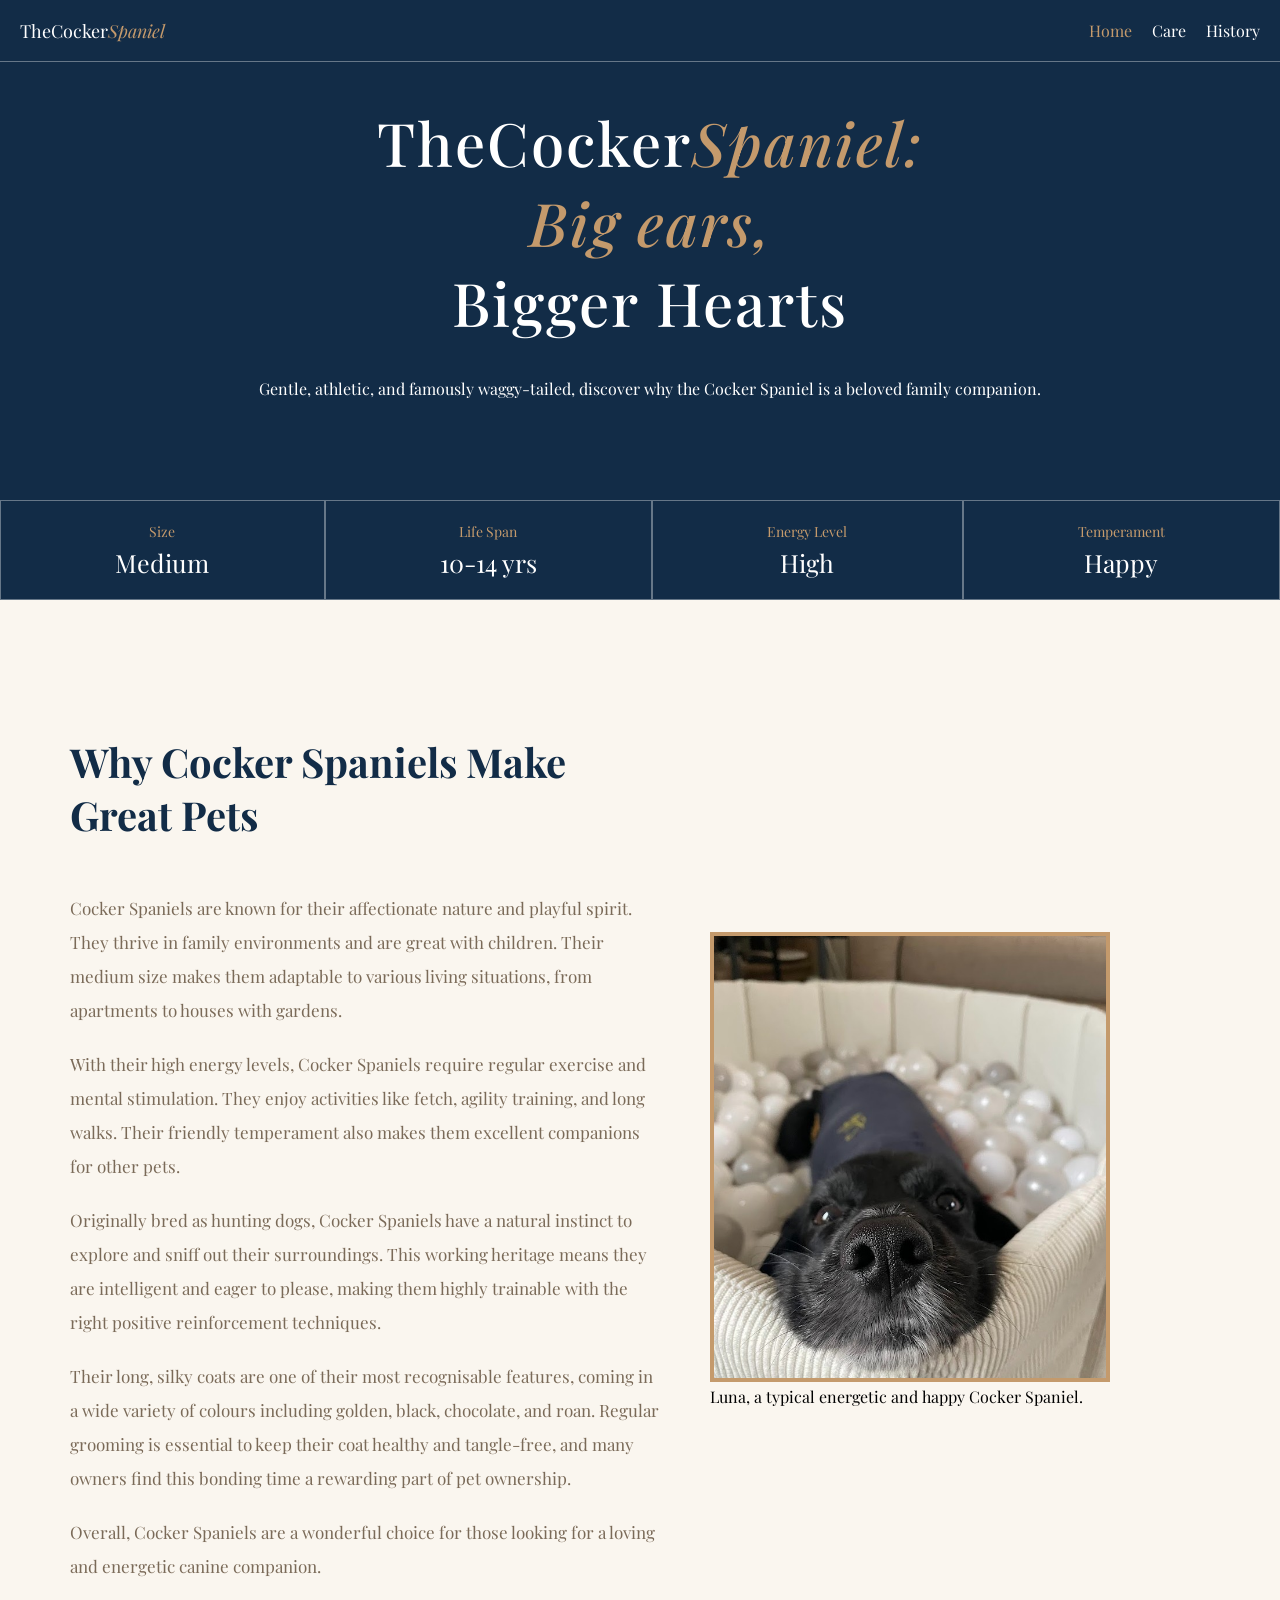
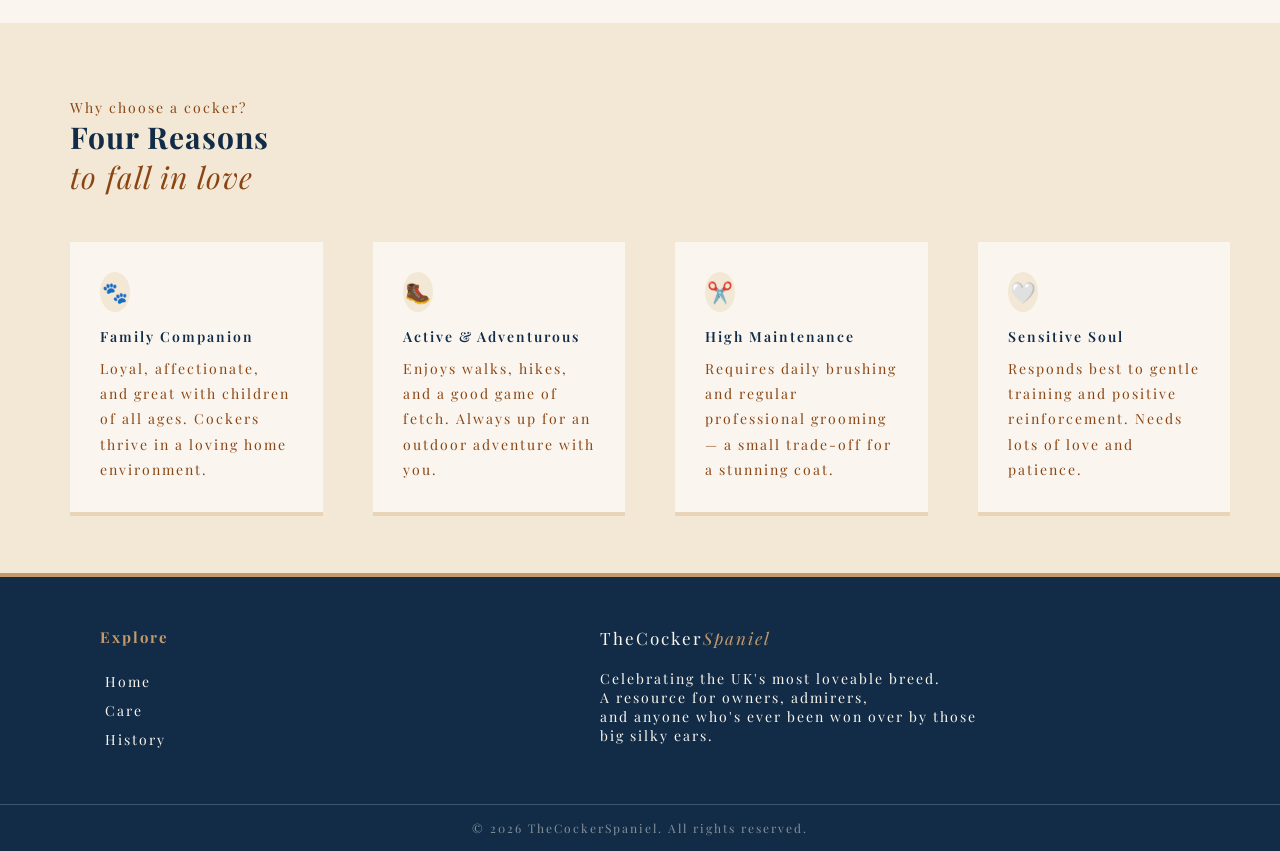
==== commit c16fc413: "fixed skip links, updated readme credits" ====
--- a/index.html
+++ b/index.html
@@ -17,6 +17,8 @@
 </head>
 
 <body>
+    <!-- Skip Link -->
+    <a href="#main-content" class="skip-link">Skip to main content</a>
     <!-- Nav Bar -->
     <header>
         <nav id="nav-bar" aria-label="Main navigation">
@@ -57,10 +59,10 @@
             </div>
         </section>
 
-        <!-- Article Section -->
-        <article id="spaniel-article">
+        <!-- Spaniel Section -->
+        <section id="spaniel-article">
             <div id="spaniel-article-container">
-                <section>
+                <div id="main-content">
                     <h2>Why Cocker Spaniels Make Great Pets</h2>
                     <p>Cocker Spaniels are known for their affectionate nature and playful spirit. They thrive in
                         family
@@ -84,19 +86,19 @@
                         pet ownership.</p>
                     <p>Overall, Cocker Spaniels are a wonderful choice for those looking for a loving and energetic
                         canine companion.</p>
-                </section>
+                </div>
                 <figure>
                     <img src="assets/images/luna.jpg" alt="Cocker Spaniel Image">
                     <figcaption>Luna, a typical energetic and happy Cocker Spaniel.</figcaption>
                 </figure>
             </div>
-        </article>
+        </section>
         <!-- Why choose Section -->
-        <section id="why-choose-container">
-            <header class="margin">
+        <section id="why-choose-container" aria-label="Reasons to choose a Cocker Spaniel">
+            <div class="margin">
                 <p>Why choose a cocker?</p>
                 <h2>Four Reasons <br><span>to fall in love</span></h2>
-            </header>
+            </div>
             <div id="choose-box-container">
                 <div class="choose-box">
                     <div class="icon">🐾</div>
--- a/assets/css/styles.css
+++ b/assets/css/styles.css
@@ -18,6 +18,22 @@
     background-color: #faf6ef;
 }
 
+/* ------------------------------------------------------*/
+/* Skip Link */
+
+.skip-link {
+    position: absolute;
+    top: -100px;
+    left: 10%;
+    color: #fff;
+    padding: 10px;
+    z-index: 100;
+}/* Credit - W3schools */
+
+.skip-link:focus {
+  top: 0;
+  z-index: 9999;
+}/* Credit - W3schools */
 /* ------------------------------------------------------*/
 /* Nav Bar */
 #nav-bar {
@@ -248,14 +264,21 @@
     font-size: 30px;
     letter-spacing: 1px;
     font-weight: 700;
+
+}
+
+#why-choose-container {
+    padding-bottom: 40px;
+    padding-top: 10px;
 }
 
 #choose-box-container {
     display: flex;
     margin: 20px 0px 0px 50px;
     padding: 20px;
-    gap: 40px;
+    gap: 20px;
     flex-wrap: wrap;
+
 
 }
 
@@ -284,9 +307,9 @@
 }
 
 .icon {
-    padding: 5px 10px 30px 10px;
+    padding: 5px 15px 35px 15px;
     border-radius: 50%;
-    width: 20px;
+    width: 30px;
     height: 5px;
     display: flex;
     justify-content: center;
